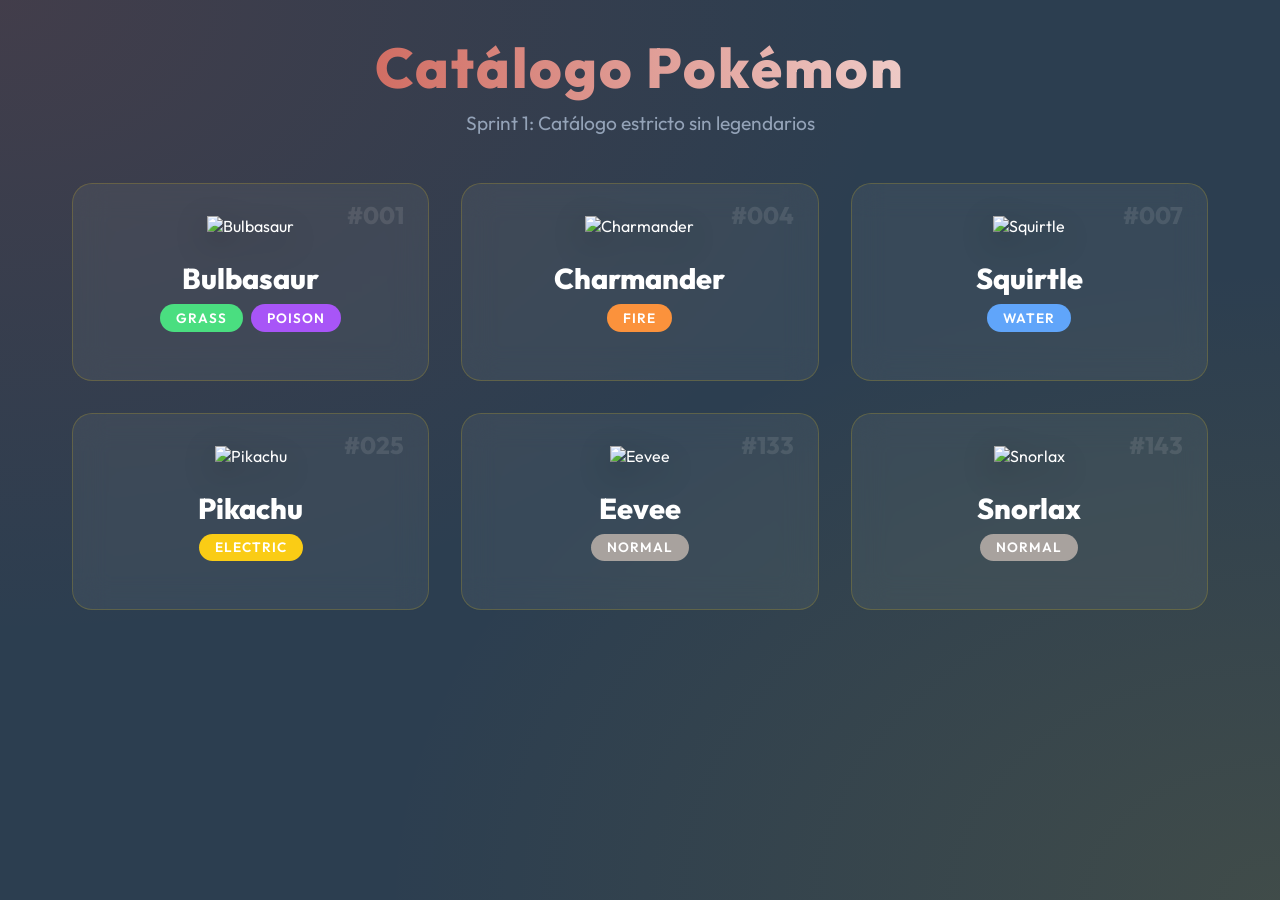
==== index.html @ 2f1c2720 "Primer commit" ====
<!DOCTYPE html>
<html lang="es">
<head>
    <meta charset="UTF-8">
    <meta name="viewport" content="width=device-width, initial-scale=1.0">
    <title>Pokémon App - Sprint 1</title>
    <meta name="description" content="Catálogo de Pokémon con filtrado de legendarios">
    <link rel="stylesheet" href="style.css">
    <link href="https://fonts.googleapis.com/css2?family=Outfit:wght@300;400;600;800&display=swap" rel="stylesheet">
</head>
<body>
    <div class="app-container">
        <header>
            <h1>Catálogo Pokémon</h1>
            <p>Sprint 1: Catálogo estricto sin legendarios</p>
        </header>
        
        <main>
            <div class="pokemon-grid" id="pokemon-container">
                <!-- Pokémon cards will be injected here by JS -->
            </div>
        </main>
    </div>

    <script src="script.js"></script>
</body>
</html>
---- style.css ----
:root {
    --primary: #C0392B;        /* Rojo extraído de la imagen */
    --primary-dark: #A93226;
    --secondary: #F1C40F;      /* Amarillo extraído de la imagen */
    --accent: #7F8C8D;         /* Gris extraído de la imagen */
    --bg-color: #2C3E50;       /* Azul oscuro extraído de la imagen */
    --card-bg: rgba(127, 140, 141, 0.15);
    --text-color: #ffffff;
    --glass-border: rgba(241, 196, 15, 0.2);
    
    /* Type Colors */
    --type-grass: #4ade80;
    --type-fire: #fb923c;
    --type-water: #60a5fa;
    --type-electric: #facc15;
    --type-psychic: #e879f9;
}

* {
    margin: 0;
    padding: 0;
    box-sizing: border-box;
    font-family: 'Outfit', sans-serif;
}

body {
    background-color: var(--bg-color);
    background-image: 
        radial-gradient(at 0% 0%, rgba(192, 57, 43, 0.15) 0px, transparent 50%),
        radial-gradient(at 100% 100%, rgba(241, 196, 15, 0.1) 0px, transparent 50%);
    color: var(--text-color);
    min-height: 100vh;
}

.app-container {
    max-width: 1200px;
    margin: 0 auto;
    padding: 2rem;
}

header {
    text-align: center;
    margin-bottom: 3rem;
    animation: fadeInDown 0.8s ease-out;
}

h1 {
    font-size: 3.5rem;
    font-weight: 800;
    background: linear-gradient(to right, var(--primary), #fff);
    -webkit-background-clip: text;
    -webkit-text-fill-color: transparent;
    margin-bottom: 0.5rem;
    letter-spacing: 2px;
}

header p {
    color: #94a3b8;
    font-size: 1.2rem;
    margin-bottom: 2rem;
}

.filter-controls {
    display: flex;
    justify-content: center;
    gap: 1rem;
}

button {
    background: rgba(255, 255, 255, 0.05);
    border: 1px solid var(--glass-border);
    color: white;
    padding: 0.8rem 1.5rem;
    border-radius: 50px;
    font-size: 1rem;
    font-weight: 600;
    cursor: pointer;
    backdrop-filter: blur(10px);
    transition: all 0.3s ease;
}

button:hover {
    background: rgba(255, 255, 255, 0.1);
    transform: translateY(-2px);
}

button.active {
    background: var(--secondary);
    border-color: var(--secondary);
    box-shadow: 0 0 20px rgba(59, 76, 202, 0.4);
}

.pokemon-grid {
    display: grid;
    grid-template-columns: repeat(auto-fill, minmax(300px, 1fr));
    gap: 2rem;
    animation: fadeInUp 0.8s ease-out;
}

.pokemon-card {
    background: var(--card-bg);
    border: 1px solid var(--glass-border);
    border-radius: 20px;
    padding: 2rem;
    text-align: center;
    backdrop-filter: blur(16px);
    transition: all 0.4s cubic-bezier(0.175, 0.885, 0.32, 1.275);
    position: relative;
    overflow: hidden;
}

.pokemon-card::before {
    content: '';
    position: absolute;
    top: 0;
    left: 0;
    width: 100%;
    height: 100%;
    background: linear-gradient(135deg, rgba(255,255,255,0.1) 0%, rgba(255,255,255,0) 100%);
    opacity: 0;
    transition: opacity 0.3s ease;
}

.pokemon-card:hover {
    transform: translateY(-10px) scale(1.02);
    box-shadow: 0 20px 40px rgba(0, 0, 0, 0.4);
    border-color: rgba(255, 255, 255, 0.2);
}

.pokemon-card:hover::before {
    opacity: 1;
}

.pokemon-image {
    width: 150px;
    height: 150px;
    margin: 0 auto 1.5rem;
    position: relative;
    z-index: 1;
    filter: drop-shadow(0 10px 15px rgba(0,0,0,0.3));
    transition: transform 0.3s ease;
}

.pokemon-card:hover .pokemon-image {
    transform: scale(1.1) rotate(5deg);
}

.pokemon-name {
    font-size: 1.8rem;
    font-weight: 800;
    margin-bottom: 0.5rem;
    text-transform: capitalize;
}

.pokemon-id {
    position: absolute;
    top: 1rem;
    right: 1.5rem;
    font-size: 1.5rem;
    font-weight: 800;
    color: rgba(255, 255, 255, 0.1);
}

.pokemon-types {
    display: flex;
    justify-content: center;
    gap: 0.5rem;
    margin-bottom: 1rem;
}

.type-badge {
    padding: 0.3rem 1rem;
    border-radius: 50px;
    font-size: 0.85rem;
    font-weight: 600;
    text-transform: uppercase;
    letter-spacing: 1px;
}

.pokemon-legendary-badge {
    display: inline-block;
    background: linear-gradient(45deg, #FFD700, #FFA500);
    color: #000;
    padding: 0.2rem 0.8rem;
    border-radius: 50px;
    font-size: 0.8rem;
    font-weight: 800;
    margin-top: 1rem;
    box-shadow: 0 0 10px rgba(255, 215, 0, 0.5);
}

/* Animations */
@keyframes fadeInUp {
    from {
        opacity: 0;
        transform: translateY(40px);
    }
    to {
        opacity: 1;
        transform: translateY(0);
    }
}

@keyframes fadeInDown {
    from {
        opacity: 0;
        transform: translateY(-40px);
    }
    to {
        opacity: 1;
        transform: translateY(0);
    }
}
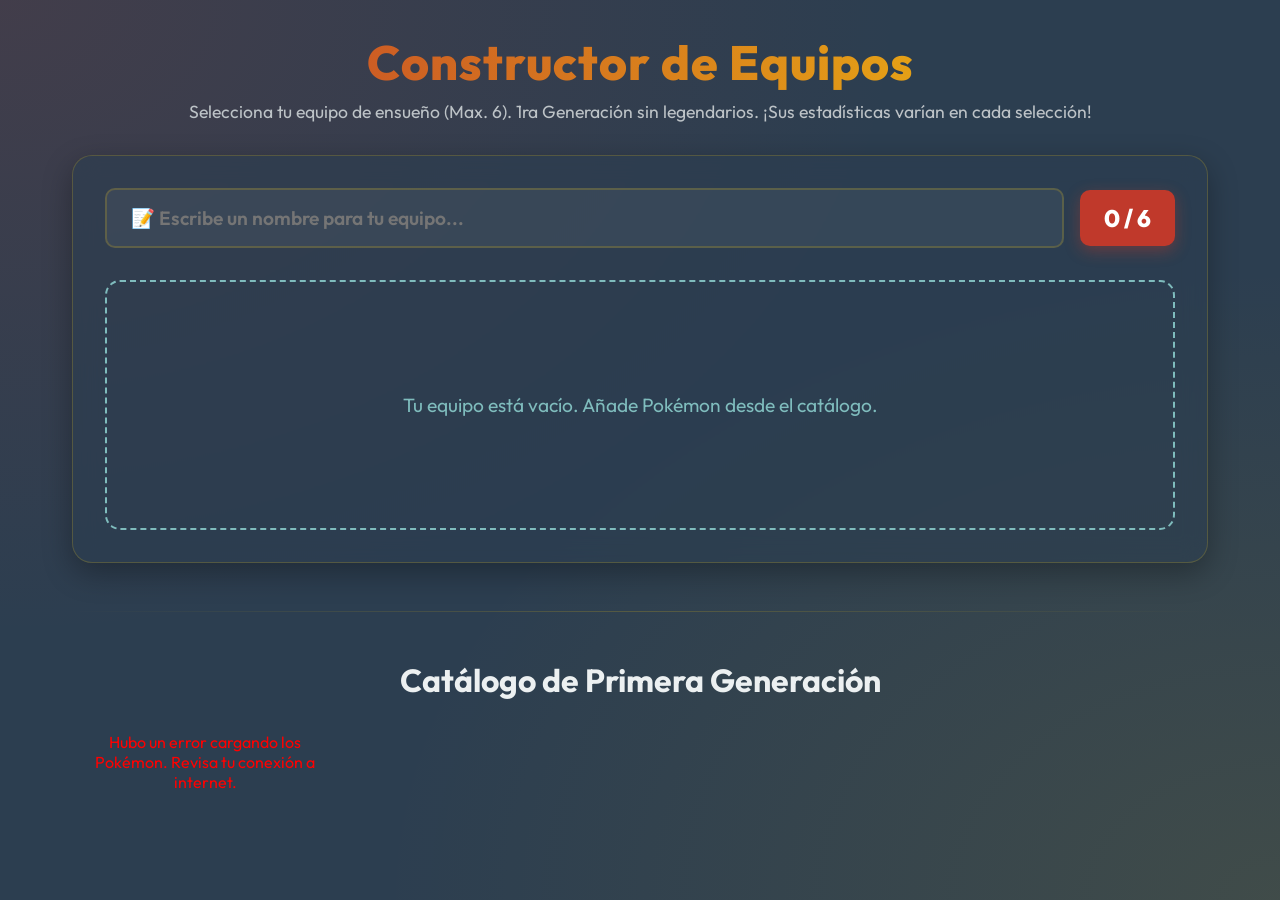
==== commit 5ba419d2: "Primer commit: Base del proyecto Antigravity con Firebase" ====
--- a/index.html
+++ b/index.html
@@ -3,23 +3,39 @@
 <head>
     <meta charset="UTF-8">
     <meta name="viewport" content="width=device-width, initial-scale=1.0">
-    <title>Pokémon App - Sprint 1</title>
-    <meta name="description" content="Catálogo de Pokémon con filtrado de legendarios">
+    <title>Pokémon App - Constructor de Equipos</title>
+    <meta name="description" content="Crea tu equipo Pokémon con estadísticas aleatorias">
     <link rel="stylesheet" href="style.css">
     <link href="https://fonts.googleapis.com/css2?family=Outfit:wght@300;400;600;800&display=swap" rel="stylesheet">
 </head>
 <body>
     <div class="app-container">
         <header>
-            <h1>Catálogo Pokémon</h1>
-            <p>Sprint 1: Catálogo estricto sin legendarios</p>
+            <h1>Constructor de Equipos</h1>
+            <p>Selecciona tu equipo de ensueño (Max. 6). 1ra Generación sin legendarios. ¡Sus estadísticas varían en cada selección!</p>
         </header>
+
+        <section class="team-section">
+            <div class="team-header">
+                <input type="text" id="team-name" placeholder="📝 Escribe un nombre para tu equipo..." class="team-input">
+                <div class="counter-box">
+                    <span id="count">0</span> / 6
+                </div>
+            </div>
+            
+            <div class="team-slots" id="team-slots">
+                <div class="empty-state">Tu equipo está vacío. Añade Pokémon desde el catálogo.</div>
+            </div>
+        </section>
         
-        <main>
-            <div class="pokemon-grid" id="pokemon-container">
-                <!-- Pokémon cards will be injected here by JS -->
+        <hr class="divider">
+
+        <section class="catalog-section">
+            <h2 class="section-title">Catálogo de Primera Generación</h2>
+            <div class="pokemon-grid" id="pokemon-catalog">
+                <!-- Se inyectarán los Pokémon vía js -->
             </div>
-        </main>
+        </section>
     </div>
 
     <script src="script.js"></script>
--- a/style.css
+++ b/style.css
@@ -1,19 +1,14 @@
 :root {
-    --primary: #C0392B;        /* Rojo extraído de la imagen */
+    --primary: #C0392B;        
     --primary-dark: #A93226;
-    --secondary: #F1C40F;      /* Amarillo extraído de la imagen */
-    --accent: #7F8C8D;         /* Gris extraído de la imagen */
-    --bg-color: #2C3E50;       /* Azul oscuro extraído de la imagen */
-    --card-bg: rgba(127, 140, 141, 0.15);
+    --secondary: #F1C40F;      
+    --accent: #7FBCBD;         
+    --bg-color: #2C3E50;       
+    --card-bg: rgba(127, 188, 189, 0.15);
     --text-color: #ffffff;
     --glass-border: rgba(241, 196, 15, 0.2);
-    
-    /* Type Colors */
-    --type-grass: #4ade80;
-    --type-fire: #fb923c;
-    --type-water: #60a5fa;
-    --type-electric: #facc15;
-    --type-psychic: #e879f9;
+    --danger: #e74c3c;
+    --success: #2ecc71;
 }
 
 * {
@@ -30,6 +25,7 @@
         radial-gradient(at 100% 100%, rgba(241, 196, 15, 0.1) 0px, transparent 50%);
     color: var(--text-color);
     min-height: 100vh;
+    background-attachment: fixed;
 }
 
 .app-container {
@@ -40,174 +36,223 @@
 
 header {
     text-align: center;
-    margin-bottom: 3rem;
-    animation: fadeInDown 0.8s ease-out;
+    margin-bottom: 2rem;
+    animation: fadeInDown 0.6s ease-out;
 }
 
 h1 {
-    font-size: 3.5rem;
+    font-size: 3rem;
     font-weight: 800;
-    background: linear-gradient(to right, var(--primary), #fff);
+    background: linear-gradient(to right, var(--primary), var(--secondary));
     -webkit-background-clip: text;
     -webkit-text-fill-color: transparent;
     margin-bottom: 0.5rem;
-    letter-spacing: 2px;
+    letter-spacing: 1px;
 }
 
 header p {
-    color: #94a3b8;
+    color: #bdc3c7;
+    font-size: 1.1rem;
+}
+
+/* Constructor de Equipo */
+.team-section {
+    background: rgba(44, 62, 80, 0.6);
+    border: 1px solid var(--glass-border);
+    border-radius: 20px;
+    padding: 2rem;
+    backdrop-filter: blur(12px);
+    margin-bottom: 3rem;
+    box-shadow: 0 10px 30px rgba(0,0,0,0.3);
+}
+
+.team-header {
+    display: flex;
+    justify-content: space-between;
+    align-items: center;
+    margin-bottom: 2rem;
+    gap: 1rem;
+}
+
+.team-input {
+    flex: 1;
+    background: rgba(255, 255, 255, 0.05);
+    border: 2px solid var(--glass-border);
+    border-radius: 10px;
+    padding: 1rem 1.5rem;
+    color: white;
     font-size: 1.2rem;
+    font-weight: 600;
+    outline: none;
+    transition: all 0.3s;
+}
+
+.team-input:focus {
+    border-color: var(--secondary);
+    box-shadow: 0 0 15px rgba(241, 196, 15, 0.3);
+}
+
+.counter-box {
+    background: var(--primary);
+    padding: 0.8rem 1.5rem;
+    border-radius: 10px;
+    font-weight: 800;
+    font-size: 1.5rem;
+    box-shadow: 0 5px 15px rgba(192, 57, 43, 0.4);
+}
+
+.team-slots {
+    display: grid;
+    grid-template-columns: repeat(auto-fill, minmax(160px, 1fr));
+    gap: 1.5rem;
+    min-height: 250px;
+}
+
+.empty-state {
+    grid-column: 1 / -1;
+    display: flex;
+    align-items: center;
+    justify-content: center;
+    color: var(--accent);
+    font-size: 1.2rem;
+    border: 2px dashed var(--accent);
+    border-radius: 15px;
+}
+
+.team-member-card {
+    background: rgba(0,0,0,0.3);
+    border: 1px solid var(--glass-border);
+    border-radius: 15px;
+    padding: 1rem;
+    text-align: center;
+    position: relative;
+    animation: fadeInUp 0.4s ease-out;
+}
+
+.team-image {
+    width: 90px;
+    height: 90px;
+    filter: drop-shadow(0 5px 10px rgba(0,0,0,0.5));
+    margin-bottom: 0.5rem;
+    transition: transform 0.2s;
+}
+.team-image:hover { transform: scale(1.1); }
+
+.team-member-card h3 {
+    font-size: 1rem;
+    text-transform: capitalize;
+    margin-bottom: 0.8rem;
+    color: var(--secondary);
+}
+
+.stats-grid {
+    display: grid;
+    grid-template-columns: 1fr 1fr;
+    gap: 0.5rem;
+    font-size: 0.8rem;
+    margin-bottom: 1rem;
+}
+
+.stat {
+    background: rgba(255,255,255,0.05);
+    padding: 0.3rem;
+    border-radius: 5px;
+    font-weight: bold;
+}
+.stat span {
+    color: var(--accent);
+    display: block;
+    font-size: 0.7rem;
+}
+
+.remove-btn {
+    width: 100%;
+    background: transparent;
+    border: 1px solid var(--danger);
+    color: var(--danger);
+    padding: 0.5rem;
+    border-radius: 8px;
+    cursor: pointer;
+    font-weight: bold;
+    transition: all 0.2s;
+}
+.remove-btn:hover {
+    background: var(--danger);
+    color: white;
+}
+
+.divider {
+    border: 0;
+    height: 1px;
+    background: linear-gradient(to right, transparent, var(--glass-border), transparent);
+    margin: 3rem 0;
+}
+
+/* Catálogo */
+.section-title {
+    text-align: center;
     margin-bottom: 2rem;
-}
-
-.filter-controls {
-    display: flex;
-    justify-content: center;
-    gap: 1rem;
-}
-
-button {
-    background: rgba(255, 255, 255, 0.05);
-    border: 1px solid var(--glass-border);
-    color: white;
-    padding: 0.8rem 1.5rem;
-    border-radius: 50px;
-    font-size: 1rem;
-    font-weight: 600;
-    cursor: pointer;
-    backdrop-filter: blur(10px);
-    transition: all 0.3s ease;
-}
-
-button:hover {
-    background: rgba(255, 255, 255, 0.1);
-    transform: translateY(-2px);
-}
-
-button.active {
-    background: var(--secondary);
-    border-color: var(--secondary);
-    box-shadow: 0 0 20px rgba(59, 76, 202, 0.4);
+    font-size: 2rem;
+    color: #ecf0f1;
 }
 
 .pokemon-grid {
     display: grid;
-    grid-template-columns: repeat(auto-fill, minmax(300px, 1fr));
-    gap: 2rem;
-    animation: fadeInUp 0.8s ease-out;
-}
-
-.pokemon-card {
+    grid-template-columns: repeat(auto-fill, minmax(220px, 1fr));
+    gap: 1.5rem;
+}
+
+.catalog-card {
     background: var(--card-bg);
     border: 1px solid var(--glass-border);
     border-radius: 20px;
-    padding: 2rem;
-    text-align: center;
-    backdrop-filter: blur(16px);
-    transition: all 0.4s cubic-bezier(0.175, 0.885, 0.32, 1.275);
-    position: relative;
-    overflow: hidden;
-}
-
-.pokemon-card::before {
-    content: '';
-    position: absolute;
-    top: 0;
-    left: 0;
-    width: 100%;
-    height: 100%;
-    background: linear-gradient(135deg, rgba(255,255,255,0.1) 0%, rgba(255,255,255,0) 100%);
-    opacity: 0;
-    transition: opacity 0.3s ease;
-}
-
-.pokemon-card:hover {
-    transform: translateY(-10px) scale(1.02);
-    box-shadow: 0 20px 40px rgba(0, 0, 0, 0.4);
-    border-color: rgba(255, 255, 255, 0.2);
-}
-
-.pokemon-card:hover::before {
-    opacity: 1;
-}
-
-.pokemon-image {
-    width: 150px;
-    height: 150px;
-    margin: 0 auto 1.5rem;
-    position: relative;
-    z-index: 1;
-    filter: drop-shadow(0 10px 15px rgba(0,0,0,0.3));
-    transition: transform 0.3s ease;
-}
-
-.pokemon-card:hover .pokemon-image {
-    transform: scale(1.1) rotate(5deg);
-}
-
-.pokemon-name {
-    font-size: 1.8rem;
-    font-weight: 800;
-    margin-bottom: 0.5rem;
+    padding: 1.5rem;
+    text-align: center;
+    backdrop-filter: blur(8px);
+    transition: all 0.3s;
+    display: flex;
+    flex-direction: column;
+}
+
+.catalog-card:hover {
+    transform: translateY(-5px);
+    border-color: var(--secondary);
+    box-shadow: 0 10px 20px rgba(0, 0, 0, 0.4);
+}
+
+.catalog-card img {
+    width: 120px;
+    height: 120px;
+    margin: 0 auto 1rem;
+    filter: drop-shadow(0 5px 8px rgba(0,0,0,0.3));
+}
+
+.catalog-card h2 {
+    font-size: 1.3rem;
     text-transform: capitalize;
-}
-
-.pokemon-id {
-    position: absolute;
-    top: 1rem;
-    right: 1.5rem;
-    font-size: 1.5rem;
-    font-weight: 800;
-    color: rgba(255, 255, 255, 0.1);
-}
-
-.pokemon-types {
-    display: flex;
-    justify-content: center;
-    gap: 0.5rem;
     margin-bottom: 1rem;
-}
-
-.type-badge {
-    padding: 0.3rem 1rem;
-    border-radius: 50px;
-    font-size: 0.85rem;
-    font-weight: 600;
-    text-transform: uppercase;
-    letter-spacing: 1px;
-}
-
-.pokemon-legendary-badge {
-    display: inline-block;
-    background: linear-gradient(45deg, #FFD700, #FFA500);
-    color: #000;
-    padding: 0.2rem 0.8rem;
-    border-radius: 50px;
-    font-size: 0.8rem;
-    font-weight: 800;
-    margin-top: 1rem;
-    box-shadow: 0 0 10px rgba(255, 215, 0, 0.5);
-}
-
-/* Animations */
+    flex: 1;
+}
+
+.add-btn {
+    background: var(--primary);
+    border: none;
+    color: white;
+    padding: 0.8rem;
+    border-radius: 10px;
+    font-weight: bold;
+    cursor: pointer;
+    transition: all 0.3s;
+}
+.add-btn:hover {
+    background: var(--primary-dark);
+}
+
 @keyframes fadeInUp {
-    from {
-        opacity: 0;
-        transform: translateY(40px);
-    }
-    to {
-        opacity: 1;
-        transform: translateY(0);
-    }
-}
-
+    from { opacity: 0; transform: translateY(20px); }
+    to { opacity: 1; transform: translateY(0); }
+}
 @keyframes fadeInDown {
-    from {
-        opacity: 0;
-        transform: translateY(-40px);
-    }
-    to {
-        opacity: 1;
-        transform: translateY(0);
-    }
-}
+    from { opacity: 0; transform: translateY(-20px); }
+    to { opacity: 1; transform: translateY(0); }
+}
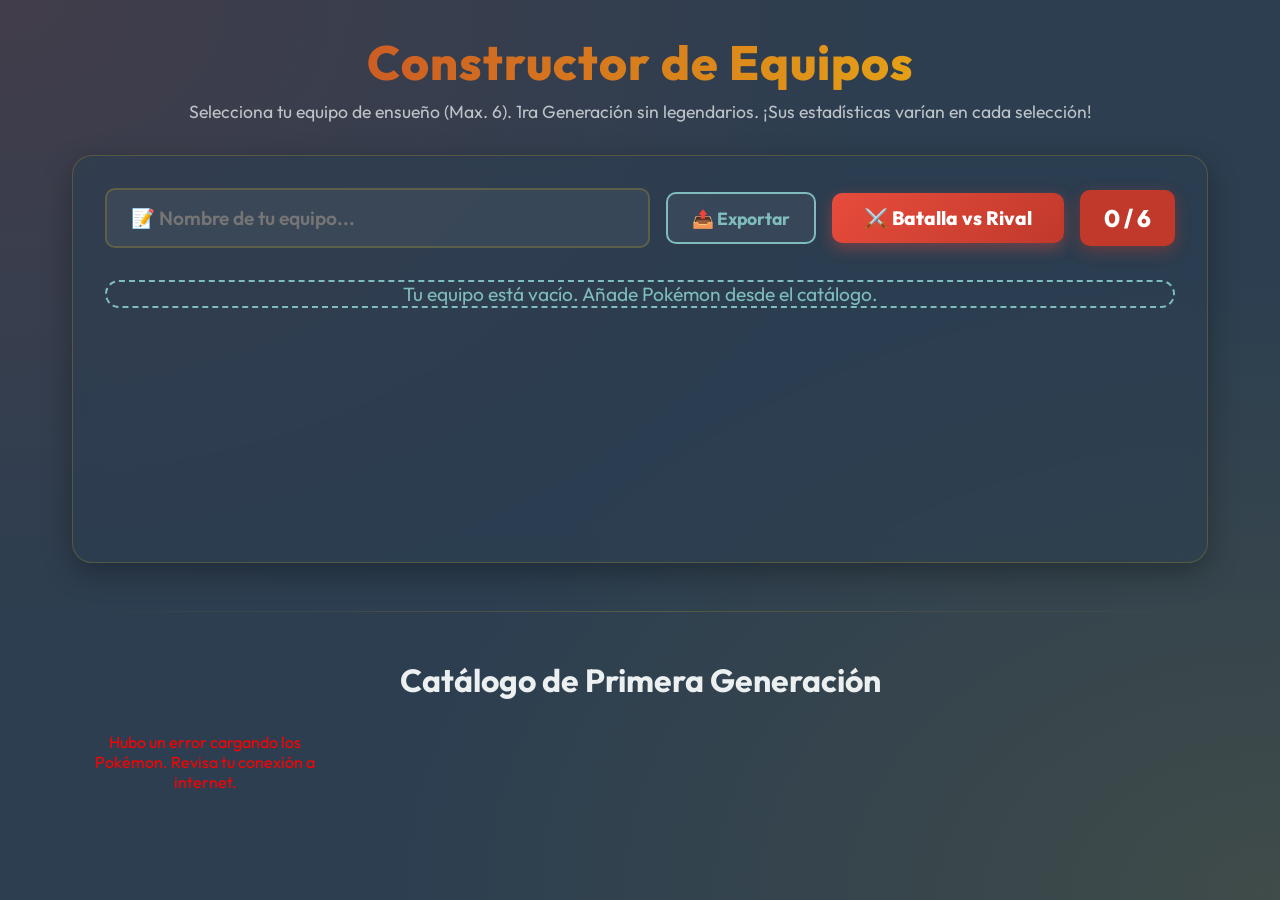
==== commit 1455542b: "prueba en conjunto" ====
--- a/index.html
+++ b/index.html
@@ -17,7 +17,11 @@
 
         <section class="team-section">
             <div class="team-header">
-                <input type="text" id="team-name" placeholder="📝 Escribe un nombre para tu equipo..." class="team-input">
+                <input type="text" id="team-name" placeholder="📝 Nombre de tu equipo..." class="team-input">
+                <div class="action-buttons">
+                    <button id="export-btn" class="action-btn" title="Copia tu equipo para compartirlo">📤 Exportar</button>
+                    <button id="battle-btn" class="battle-btn" title="Pega el código de un rival">⚔️ Batalla vs Rival</button>
+                </div>
                 <div class="counter-box">
                     <span id="count">0</span> / 6
                 </div>
@@ -38,6 +42,34 @@
         </section>
     </div>
 
+    <!-- Modal de Batalla -->
+    <div id="battle-modal" class="modal-overlay">
+        <div class="modal-content">
+            <button id="close-modal" class="close-btn">&times;</button>
+            <h2 class="battle-title">¡Batalla Pokémon!</h2>
+            
+            <div class="battle-arena">
+                <div class="arena-side player-side">
+                    <h3 id="player-team-name-display">Tu Equipo</h3>
+                    <div id="player-arena-slots" class="arena-slots"></div>
+                    <div class="power-score" id="player-score">Poder: 0</div>
+                </div>
+                
+                <div class="vs-badge">VS</div>
+                
+                <div class="arena-side enemy-side">
+                    <h3>Equipo Rival <span id="enemy-name"></span></h3>
+                    <div id="enemy-arena-slots" class="arena-slots"></div>
+                    <div class="power-score" id="enemy-score">Poder: 0</div>
+                </div>
+            </div>
+            
+            <div id="battle-result" class="battle-result">
+                <!-- Resultado de la batalla -->
+            </div>
+        </div>
+    </div>
+
     <script src="script.js"></script>
 </body>
 </html>
--- a/style.css
+++ b/style.css
@@ -256,3 +256,206 @@
     from { opacity: 0; transform: translateY(-20px); }
     to { opacity: 1; transform: translateY(0); }
 }
+
+/* --- Estilos de Batalla y Acciones --- */
+.action-buttons {
+    display: flex;
+    gap: 1rem;
+    align-items: center;
+}
+
+.action-btn {
+    background: rgba(255, 255, 255, 0.05);
+    border: 2px solid var(--accent);
+    color: var(--accent);
+    padding: 0.8rem 1.5rem;
+    border-radius: 10px;
+    font-size: 1.1rem;
+    font-weight: 700;
+    cursor: pointer;
+    transition: all 0.2s;
+}
+
+.action-btn:hover {
+    background: var(--accent);
+    color: var(--bg-color);
+    transform: translateY(-2px);
+    box-shadow: 0 5px 15px rgba(127, 188, 189, 0.4);
+}
+.battle-btn {
+    background: linear-gradient(135deg, #e74c3c, #c0392b);
+    border: none;
+    color: white;
+    padding: 0.8rem 2rem;
+    border-radius: 10px;
+    font-size: 1.2rem;
+    font-weight: 800;
+    cursor: pointer;
+    transition: transform 0.2s, box-shadow 0.2s;
+    box-shadow: 0 5px 15px rgba(231, 76, 60, 0.4);
+}
+
+.battle-btn:hover {
+    transform: translateY(-3px) scale(1.05);
+    box-shadow: 0 8px 25px rgba(231, 76, 60, 0.6);
+}
+
+/* Modal */
+.modal-overlay {
+    display: none;
+    position: fixed;
+    top: 0; left: 0; width: 100%; height: 100%;
+    background: rgba(0, 0, 0, 0.8);
+    backdrop-filter: blur(8px);
+    z-index: 1000;
+    justify-content: center;
+    align-items: center;
+}
+
+.modal-content {
+    background: var(--bg-color);
+    width: 90%;
+    max-width: 1000px;
+    border-radius: 20px;
+    padding: 2rem;
+    position: relative;
+    border: 2px solid var(--primary);
+    box-shadow: 0 0 50px rgba(192, 57, 43, 0.3);
+    animation: fadeInUp 0.4s ease-out;
+}
+
+.close-btn {
+    position: absolute;
+    top: 15px; right: 20px;
+    background: transparent;
+    border: none;
+    color: white;
+    font-size: 2rem;
+    cursor: pointer;
+    transition: color 0.2s;
+}
+
+.close-btn:hover { color: var(--danger); }
+
+.battle-title {
+    text-align: center;
+    font-size: 2.5rem;
+    color: var(--secondary);
+    margin-bottom: 2rem;
+    text-transform: uppercase;
+    letter-spacing: 2px;
+}
+
+.battle-arena {
+    display: flex;
+    align-items: center;
+    justify-content: space-between;
+    gap: 2rem;
+    position: relative;
+}
+
+.arena-side {
+    flex: 1;
+    background: rgba(0,0,0,0.3);
+    border-radius: 15px;
+    padding: 1.5rem;
+    border: 1px solid var(--glass-border);
+}
+
+.arena-side h3 {
+    text-align: center;
+    margin-bottom: 1.5rem;
+    font-size: 1.5rem;
+    color: var(--accent);
+}
+
+.arena-slots {
+    display: grid;
+    grid-template-columns: repeat(3, 1fr);
+    gap: 1rem;
+    margin-bottom: 1.5rem;
+}
+
+.arena-pokemon {
+    text-align: center;
+    background: rgba(255,255,255,0.05);
+    padding: 0.5rem;
+    border-radius: 10px;
+    animation: fadeInDown 0.5s both;
+}
+
+.arena-pokemon img {
+    width: 60px;
+    height: 60px;
+    filter: drop-shadow(0 3px 6px rgba(0,0,0,0.5));
+}
+
+.power-score {
+    text-align: center;
+    font-size: 1.5rem;
+    font-weight: bold;
+    padding: 1rem;
+    background: rgba(0,0,0,0.5);
+    border-radius: 10px;
+    color: var(--secondary);
+}
+
+.vs-badge {
+    background: linear-gradient(135deg, var(--primary), var(--secondary));
+    width: 80px; height: 80px;
+    border-radius: 50%;
+    display: flex;
+    justify-content: center;
+    align-items: center;
+    font-size: 2rem;
+    font-weight: 900;
+    box-shadow: 0 0 30px rgba(241, 196, 15, 0.5);
+    z-index: 10;
+    animation: pulseVS 2s infinite;
+}
+
+.battle-result {
+    text-align: center;
+    margin-top: 2rem;
+    font-size: 2rem;
+    font-weight: bold;
+    padding: 1rem;
+    border-radius: 15px;
+    opacity: 0;
+    transform: translateY(20px);
+    transition: all 0.5s ease-out;
+}
+
+.result-victory {
+    background: rgba(46, 204, 113, 0.2);
+    color: var(--success);
+    border: 2px solid var(--success);
+}
+
+.result-defeat {
+    background: rgba(231, 76, 60, 0.2);
+    color: var(--danger);
+    border: 2px solid var(--danger);
+}
+
+.result-draw {
+    background: rgba(241, 196, 15, 0.2);
+    color: var(--secondary);
+    border: 2px solid var(--secondary);
+}
+
+.result-show {
+    opacity: 1;
+    transform: translateY(0);
+}
+
+@keyframes pulseVS {
+    0% { transform: scale(1); box-shadow: 0 0 20px rgba(241, 196, 15, 0.4); }
+    50% { transform: scale(1.1); box-shadow: 0 0 40px rgba(241, 196, 15, 0.8); }
+    100% { transform: scale(1); box-shadow: 0 0 20px rgba(241, 196, 15, 0.4); }
+}
+
+@media (max-width: 768px) {
+    .battle-arena { flex-direction: column; }
+    .vs-badge { margin: 1rem auto; }
+}
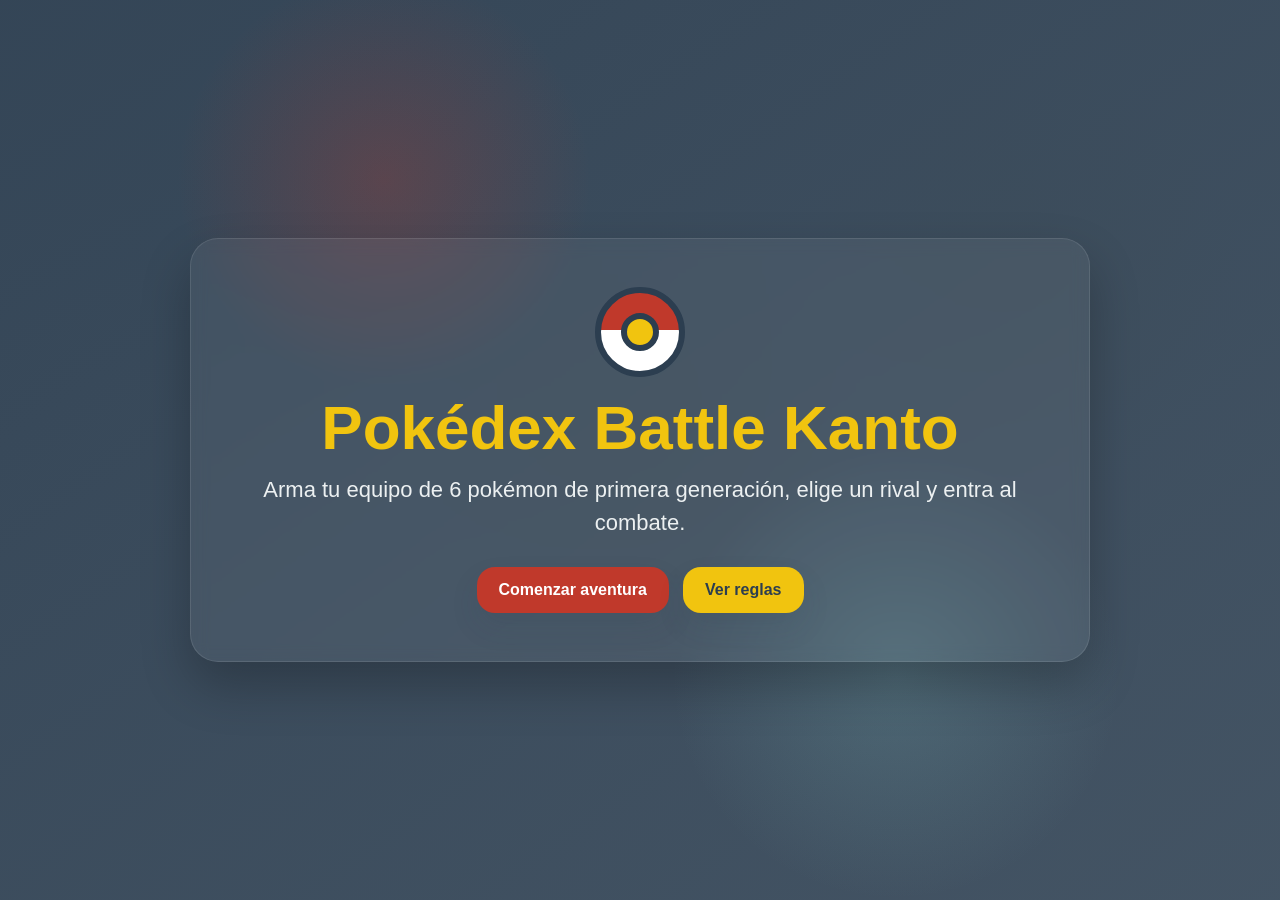
==== commit caa0e267: "Rename Untitled-1.html to index.html" ====
--- a/index.html
+++ b/index.html
@@ -1,75 +1,1946 @@
 <!DOCTYPE html>
 <html lang="es">
 <head>
-    <meta charset="UTF-8">
-    <meta name="viewport" content="width=device-width, initial-scale=1.0">
-    <title>Pokémon App - Constructor de Equipos</title>
-    <meta name="description" content="Crea tu equipo Pokémon con estadísticas aleatorias">
-    <link rel="stylesheet" href="style.css">
-    <link href="https://fonts.googleapis.com/css2?family=Outfit:wght@300;400;600;800&display=swap" rel="stylesheet">
+  <meta charset="UTF-8" />
+  <meta name="viewport" content="width=device-width, initial-scale=1.0" />
+  <title>Pokédex Battle Kanto</title>
+  <style>
+    :root{
+      --rojo:#C0392B;
+      --verde:#7FBCBD;
+      --amarillo:#F1C40F;
+      --azul:#2C3E50;
+      --blanco:#ffffff;
+      --gris-fondo:#eef2f3;
+      --gris-card:#f7f7f7;
+      --gris-linea:#d9d9d9;
+      --texto-suave:#5d6873;
+      --sombra:0 14px 28px rgba(44,62,80,0.12);
+      --radio:22px;
+    }
+
+    *{
+      margin:0;
+      padding:0;
+      box-sizing:border-box;
+      font-family:Arial, Helvetica, sans-serif;
+    }
+
+    html{
+      scroll-behavior:smooth;
+    }
+
+    body{
+      background:
+        radial-gradient(circle at 20% 20%, rgba(127,188,189,0.12), transparent 20%),
+        radial-gradient(circle at 80% 30%, rgba(241,196,15,0.12), transparent 18%),
+        linear-gradient(135deg, #f7f8f8, #edf2f4);
+      color:var(--azul);
+    }
+
+    .oculto{
+      display:none !important;
+    }
+
+    /* INICIO */
+    .pantalla-inicio{
+      min-height:100vh;
+      position:relative;
+      display:flex;
+      align-items:center;
+      justify-content:center;
+      overflow:hidden;
+      background:
+        linear-gradient(145deg, rgba(44,62,80,0.96), rgba(44,62,80,0.88)),
+        radial-gradient(circle at center, rgba(241,196,15,0.15), transparent 30%);
+    }
+
+    .overlay{
+      position:absolute;
+      inset:0;
+      background:
+        radial-gradient(circle at 30% 20%, rgba(192,57,43,0.25), transparent 18%),
+        radial-gradient(circle at 70% 75%, rgba(127,188,189,0.22), transparent 20%);
+    }
+
+    .inicio-contenido{
+      position:relative;
+      z-index:2;
+      width:min(900px, 92%);
+      background:rgba(255,255,255,0.06);
+      border:1px solid rgba(255,255,255,0.1);
+      backdrop-filter:blur(8px);
+      border-radius:28px;
+      padding:48px 30px;
+      text-align:center;
+      color:var(--blanco);
+      box-shadow:0 24px 50px rgba(0,0,0,0.24);
+      animation:subir 0.7s ease;
+    }
+
+    .logo-pokebola{
+      width:90px;
+      height:90px;
+      margin:0 auto 20px;
+      border-radius:50%;
+      background:
+        linear-gradient(to bottom, var(--rojo) 0 48%, #fff 48% 52%, #fff 52% 100%);
+      border:6px solid var(--azul);
+      position:relative;
+    }
+
+    .logo-pokebola::before{
+      content:"";
+      position:absolute;
+      width:26px;
+      height:26px;
+      border-radius:50%;
+      background:var(--amarillo);
+      border:6px solid var(--azul);
+      top:50%;
+      left:50%;
+      transform:translate(-50%, -50%);
+    }
+
+    .inicio-contenido h1{
+      font-size:62px;
+      margin-bottom:14px;
+      color:var(--amarillo);
+      line-height:1;
+    }
+
+    .inicio-contenido p{
+      font-size:22px;
+      color:#ecf0f1;
+      max-width:760px;
+      margin:0 auto 28px;
+      line-height:1.5;
+    }
+
+    .inicio-botones{
+      display:flex;
+      gap:14px;
+      justify-content:center;
+      flex-wrap:wrap;
+    }
+
+    .reglas-box{
+      margin-top:24px;
+      background:rgba(255,255,255,0.08);
+      border-radius:20px;
+      padding:20px;
+      text-align:left;
+    }
+
+    .reglas-box h3{
+      margin-bottom:10px;
+      color:var(--amarillo);
+    }
+
+    .reglas-box ul{
+      padding-left:20px;
+      line-height:1.8;
+    }
+
+    /* APP */
+    .app{
+      min-height:100vh;
+    }
+
+    .navbar{
+      position:sticky;
+      top:0;
+      z-index:30;
+      background:rgba(44,62,80,0.94);
+      backdrop-filter:blur(8px);
+      display:flex;
+      justify-content:space-between;
+      align-items:center;
+      padding:16px 28px;
+      box-shadow:0 10px 24px rgba(0,0,0,0.12);
+    }
+
+    .brand{
+      display:flex;
+      align-items:center;
+      gap:14px;
+    }
+
+    .brand h2{
+      color:#fff;
+      font-size:28px;
+    }
+
+    .brand-ball{
+      width:34px;
+      height:34px;
+      border-radius:50%;
+      background:
+        linear-gradient(to bottom, var(--rojo) 0 48%, #fff 48% 52%, #fff 52% 100%);
+      border:3px solid var(--azul);
+      position:relative;
+    }
+
+    .brand-ball::before{
+      content:"";
+      position:absolute;
+      width:9px;
+      height:9px;
+      border-radius:50%;
+      background:var(--amarillo);
+      border:2px solid var(--azul);
+      top:50%;
+      left:50%;
+      transform:translate(-50%, -50%);
+    }
+
+    .nav-links{
+      display:flex;
+      gap:12px;
+      flex-wrap:wrap;
+    }
+
+    .nav-links a{
+      text-decoration:none;
+      color:#fff;
+      font-weight:bold;
+      padding:10px 14px;
+      border-radius:999px;
+      transition:0.25s;
+    }
+
+    .nav-links a:hover{
+      background:rgba(255,255,255,0.12);
+    }
+
+    .hero{
+      width:min(1400px, 94%);
+      margin:32px auto 20px;
+      display:grid;
+      grid-template-columns:2fr 1fr;
+      gap:22px;
+      align-items:stretch;
+    }
+
+    .hero-texto,
+    .hero-stats{
+      background:rgba(255,255,255,0.75);
+      backdrop-filter:blur(6px);
+      border-radius:28px;
+      box-shadow:var(--sombra);
+      padding:28px;
+    }
+
+    .tag-top,
+    .panel-tag{
+      display:inline-block;
+      background:rgba(241,196,15,0.18);
+      color:var(--azul);
+      border:1px solid rgba(241,196,15,0.5);
+      padding:7px 12px;
+      border-radius:999px;
+      font-size:13px;
+      font-weight:bold;
+      margin-bottom:12px;
+    }
+
+    .hero-texto h1{
+      font-size:64px;
+      line-height:1;
+      margin-bottom:14px;
+      color:var(--azul);
+    }
+
+    .hero-texto p{
+      font-size:22px;
+      color:var(--texto-suave);
+      line-height:1.5;
+    }
+
+    .hero-stats{
+      display:grid;
+      gap:16px;
+    }
+
+    .hero-card{
+      background:linear-gradient(135deg, rgba(127,188,189,0.22), rgba(241,196,15,0.22));
+      border-radius:20px;
+      padding:22px;
+      display:flex;
+      flex-direction:column;
+      justify-content:center;
+    }
+
+    .hero-card span{
+      color:var(--texto-suave);
+      font-size:14px;
+      margin-bottom:8px;
+    }
+
+    .hero-card strong{
+      font-size:34px;
+      color:var(--azul);
+    }
+
+    .contenedor{
+      width:min(1450px, 94%);
+      margin:0 auto 60px;
+    }
+
+    .panel{
+      background:rgba(255,255,255,0.86);
+      border-radius:var(--radio);
+      box-shadow:var(--sombra);
+      padding:28px;
+      margin-bottom:24px;
+    }
+
+    .panel-equipo{
+      border-top:7px solid var(--amarillo);
+    }
+
+    .panel-rivales{
+      border-top:7px solid var(--verde);
+    }
+
+    .panel-batalla{
+      border-top:7px solid var(--rojo);
+    }
+
+    .panel-catalogo{
+      border-top:7px solid var(--azul);
+    }
+
+    .panel-header{
+      display:flex;
+      justify-content:space-between;
+      align-items:flex-start;
+      gap:16px;
+      flex-wrap:wrap;
+      margin-bottom:18px;
+    }
+
+    .panel-header h3{
+      font-size:28px;
+      margin-top:4px;
+    }
+
+    .contador{
+      font-size:16px;
+      font-weight:bold;
+      color:var(--texto-suave);
+    }
+
+    .controles{
+      display:flex;
+      gap:14px;
+      justify-content:center;
+      flex-wrap:wrap;
+    }
+
+    .buscador,
+    .filtro{
+      border:none;
+      outline:none;
+      background:#fff;
+      height:58px;
+      border-radius:18px;
+      box-shadow:var(--sombra);
+      font-size:18px;
+    }
+
+    .buscador{
+      width:380px;
+      padding:0 18px;
+    }
+
+    .filtro{
+      width:280px;
+      padding:0 14px;
+    }
+
+    .equipo-slots{
+      display:grid;
+      grid-template-columns:repeat(6, 1fr);
+      gap:14px;
+    }
+
+    .slot-mini{
+      min-height:126px;
+      border-radius:18px;
+      border:2px dashed var(--gris-linea);
+      background:var(--gris-card);
+      display:flex;
+      flex-direction:column;
+      align-items:center;
+      justify-content:center;
+      padding:12px;
+      text-align:center;
+      transition:0.25s;
+    }
+
+    .slot-mini:hover{
+      transform:translateY(-4px);
+    }
+
+    .slot-mini img{
+      width:68px;
+      height:68px;
+      object-fit:contain;
+    }
+
+    .slot-mini span{
+      margin-top:8px;
+      font-weight:bold;
+      font-size:13px;
+    }
+
+    .acciones-equipo,
+    .acciones-principales{
+      display:flex;
+      gap:12px;
+      justify-content:flex-end;
+      flex-wrap:wrap;
+      margin-top:18px;
+    }
+
+    .btn{
+      border:none;
+      border-radius:18px;
+      padding:14px 22px;
+      font-size:16px;
+      font-weight:bold;
+      cursor:pointer;
+      transition:0.25s;
+      box-shadow:var(--sombra);
+    }
+
+    .btn:hover{
+      transform:translateY(-2px);
+    }
+
+    .btn-principal{
+      background:var(--rojo);
+      color:#fff;
+    }
+
+    .btn-secundario{
+      background:var(--amarillo);
+      color:var(--azul);
+    }
+
+    .btn-terciario{
+      background:var(--verde);
+      color:#fff;
+    }
+
+    .btn-oscuro{
+      background:var(--azul);
+      color:#fff;
+    }
+
+    .boton-random{
+      background:var(--verde);
+      color:#fff;
+    }
+
+    .grid-rivales{
+      display:grid;
+      grid-template-columns:repeat(auto-fit, minmax(260px, 1fr));
+      gap:18px;
+    }
+
+    .card-rival{
+      background:linear-gradient(180deg, #fff, #f8f8f8);
+      border:2px solid #e9e9e9;
+      border-radius:22px;
+      padding:18px;
+      transition:0.25s;
+    }
+
+    .card-rival:hover{
+      transform:translateY(-6px);
+    }
+
+    .card-rival.activo{
+      border-color:var(--rojo);
+      box-shadow:0 0 0 4px rgba(192,57,43,0.15);
+    }
+
+    .card-rival h4{
+      color:var(--rojo);
+      font-size:20px;
+      margin-bottom:14px;
+    }
+
+    .rival-mini-grid{
+      display:grid;
+      grid-template-columns:repeat(3, 1fr);
+      gap:10px;
+      margin-bottom:14px;
+    }
+
+    .rival-mini{
+      background:#efefef;
+      border-radius:14px;
+      padding:8px;
+      text-align:center;
+    }
+
+    .rival-mini img{
+      width:50px;
+      height:50px;
+      object-fit:contain;
+    }
+
+    .rival-mini span{
+      display:block;
+      font-size:11px;
+      font-weight:bold;
+      margin-top:4px;
+    }
+
+    .presentacion-vs{
+      display:grid;
+      grid-template-columns:1fr 180px 1fr;
+      gap:16px;
+      align-items:center;
+      margin-top:10px;
+      margin-bottom:24px;
+      animation:subir 0.5s ease;
+    }
+
+    .vs-panel{
+      border-radius:24px;
+      padding:24px;
+      color:#fff;
+      text-align:center;
+      box-shadow:var(--sombra);
+    }
+
+    .vs-panel.rojo{
+      background:linear-gradient(135deg, var(--rojo), #d35445);
+    }
+
+    .vs-panel.azul{
+      background:linear-gradient(135deg, var(--verde), #6aa8aa);
+    }
+
+    .vs-panel span{
+      opacity:0.86;
+      font-size:13px;
+    }
+
+    .vs-panel h4{
+      font-size:30px;
+      margin-top:8px;
+    }
+
+    .vs-circulo{
+      width:130px;
+      height:130px;
+      margin:0 auto;
+      border-radius:50%;
+      background:linear-gradient(135deg, var(--amarillo), #f7d84b);
+      display:flex;
+      align-items:center;
+      justify-content:center;
+      color:var(--azul);
+      font-size:42px;
+      font-weight:900;
+      box-shadow:0 0 0 10px rgba(241,196,15,0.15);
+      animation:pulso 1.2s infinite alternate;
+    }
+
+    .cinematica{
+      background:
+        radial-gradient(circle at center, rgba(127,188,189,0.12), transparent 30%),
+        linear-gradient(145deg, #243442, #19232d);
+      color:#fff;
+      border-radius:28px;
+      padding:26px;
+      animation:aparecer 0.4s ease;
+    }
+
+    .cinematica-header{
+      text-align:center;
+      margin-bottom:20px;
+    }
+
+    .cinematica-header h2{
+      font-size:34px;
+      color:var(--amarillo);
+      margin-bottom:8px;
+    }
+
+    .cinematica-header p{
+      color:#dfe6e9;
+    }
+
+    .marcador-duelos{
+      display:grid;
+      grid-template-columns:1fr 1fr 1fr;
+      gap:14px;
+      margin-bottom:20px;
+    }
+
+    .marcador-box{
+      border-radius:18px;
+      padding:18px;
+      text-align:center;
+    }
+
+    .marcador-box span{
+      display:block;
+      margin-bottom:8px;
+      font-size:14px;
+      opacity:0.9;
+    }
+
+    .marcador-box strong{
+      font-size:34px;
+    }
+
+    .marcador-box.rojo{
+      background:rgba(192,57,43,0.18);
+      border:1px solid rgba(192,57,43,0.32);
+    }
+
+    .marcador-box.amarillo{
+      background:rgba(241,196,15,0.16);
+      border:1px solid rgba(241,196,15,0.32);
+      color:var(--amarillo);
+    }
+
+    .marcador-box.azul{
+      background:rgba(127,188,189,0.18);
+      border:1px solid rgba(127,188,189,0.32);
+    }
+
+    .versus-box{
+      display:grid;
+      grid-template-columns:1fr 170px 1fr;
+      gap:18px;
+      align-items:center;
+      margin-bottom:22px;
+    }
+
+    .luchador{
+      background:rgba(255,255,255,0.07);
+      border-radius:24px;
+      padding:18px;
+      min-height:360px;
+      text-align:center;
+    }
+
+    .luchador.rojo{
+      border:2px solid rgba(192,57,43,0.42);
+    }
+
+    .luchador.azul{
+      border:2px solid rgba(127,188,189,0.45);
+    }
+
+    .luchador h3{
+      margin-bottom:10px;
+      font-size:24px;
+    }
+
+    .sprite-box{
+      background:rgba(255,255,255,0.08);
+      border-radius:22px;
+      min-height:220px;
+      display:flex;
+      align-items:center;
+      justify-content:center;
+    }
+
+    .luchador img{
+      width:190px;
+      height:190px;
+      object-fit:contain;
+      animation:flotar 2.2s ease-in-out infinite;
+    }
+
+    .vs-centro-batalla{
+      text-align:center;
+    }
+
+    .vs-texto{
+      font-size:60px;
+      font-weight:900;
+      color:var(--amarillo);
+      text-shadow:0 0 18px rgba(241,196,15,0.4);
+    }
+
+    .turno-box{
+      margin-top:12px;
+      background:rgba(255,255,255,0.08);
+      border-radius:999px;
+      display:inline-block;
+      padding:10px 16px;
+      font-weight:bold;
+    }
+
+    .hud{
+      margin-top:14px;
+    }
+
+    .vida-box{
+      text-align:left;
+    }
+
+    .vida-box span{
+      display:block;
+      margin-bottom:6px;
+      font-weight:bold;
+    }
+
+    .vida-barra{
+      width:100%;
+      height:18px;
+      background:rgba(255,255,255,0.12);
+      border-radius:999px;
+      overflow:hidden;
+    }
+
+    .vida{
+      height:100%;
+      width:100%;
+      transition:width 0.45s ease;
+    }
+
+    .vida-roja{
+      background:linear-gradient(90deg, var(--rojo), #ff8d7f);
+    }
+
+    .vida-azul{
+      background:linear-gradient(90deg, var(--verde), #a8eaec);
+    }
+
+    #vidaTextoA,
+    #vidaTextoB{
+      margin-top:8px;
+      font-weight:bold;
+    }
+
+    .log-wrap{
+      background:rgba(255,255,255,0.06);
+      border-radius:20px;
+      padding:18px;
+    }
+
+    .log-wrap h4{
+      margin-bottom:12px;
+      color:var(--amarillo);
+    }
+
+    .log-batalla{
+      min-height:160px;
+      max-height:280px;
+      overflow-y:auto;
+      line-height:1.7;
+      padding-right:6px;
+    }
+
+    .log-batalla p{
+      margin-bottom:8px;
+    }
+
+    .resultado-final{
+      margin-top:22px;
+      background:linear-gradient(135deg, rgba(127,188,189,0.18), rgba(241,196,15,0.18));
+      border-radius:24px;
+      padding:24px;
+      text-align:center;
+    }
+
+    .resultado-final h3{
+      font-size:30px;
+      margin-bottom:10px;
+    }
+
+    .resultado-final p{
+      font-size:18px;
+      margin-bottom:16px;
+    }
+
+    .catalogo{
+      display:grid;
+      grid-template-columns:repeat(auto-fit, minmax(290px, 1fr));
+      gap:22px;
+    }
+
+    .card{
+      background:linear-gradient(180deg, #fff, #fafafa);
+      border-radius:24px;
+      padding:18px;
+      box-shadow:var(--sombra);
+      border-top:7px solid var(--verde);
+      transition:0.25s;
+    }
+
+    .card:hover{
+      transform:translateY(-8px);
+    }
+
+    .numero{
+      font-size:14px;
+      color:#7d8690;
+      font-weight:bold;
+      margin-bottom:10px;
+    }
+
+    .numero span{
+      color:var(--rojo);
+    }
+
+    .imagen-box{
+      width:100%;
+      height:210px;
+      border-radius:20px;
+      background:linear-gradient(180deg, #f3f3f3, #ececec);
+      display:flex;
+      justify-content:center;
+      align-items:center;
+      margin-bottom:14px;
+    }
+
+    .imagen-box img{
+      width:170px;
+      height:170px;
+      object-fit:contain;
+      transition:0.25s;
+    }
+
+    .card:hover .imagen-box img{
+      transform:scale(1.06);
+    }
+
+    .nombre{
+      font-size:26px;
+      font-weight:900;
+      margin-bottom:10px;
+    }
+
+    .tipos{
+      display:flex;
+      gap:8px;
+      flex-wrap:wrap;
+      margin-bottom:12px;
+    }
+
+    .tipo{
+      padding:7px 12px;
+      border-radius:999px;
+      color:#fff;
+      font-size:13px;
+      font-weight:bold;
+    }
+
+    .planta{ background:var(--verde); }
+    .veneno{ background:#8e44ad; }
+    .fuego{ background:var(--rojo); }
+    .agua{ background:#3498db; }
+    .electrico{ background:var(--amarillo); color:var(--azul); }
+    .normal{ background:#95a5a6; }
+    .hada{ background:#f5b7b1; color:var(--azul); }
+    .volador{ background:#7d8fe8; }
+    .bicho{ background:#7ca33c; }
+    .tierra{ background:#b98f45; }
+    .lucha{ background:#b44d3e; }
+    .psiquico{ background:#ff70a6; }
+    .roca{ background:#9c8b5a; }
+    .hielo{ background:#83d5e8; color:var(--azul); }
+    .fantasma{ background:#5d5ea6; }
+
+    .caracteristicas{
+      line-height:1.6;
+      color:var(--texto-suave);
+      font-size:15px;
+      margin-bottom:14px;
+    }
+
+    .stats{
+      background:#f8f9fa;
+      border-radius:16px;
+      padding:12px;
+      margin-bottom:14px;
+    }
+
+    .stat{
+      margin-bottom:10px;
+    }
+
+    .stat:last-child{
+      margin-bottom:0;
+    }
+
+    .stat-top{
+      display:flex;
+      justify-content:space-between;
+      font-size:14px;
+      font-weight:bold;
+      margin-bottom:4px;
+    }
+
+    .barra{
+      width:100%;
+      height:10px;
+      background:#ddd;
+      border-radius:999px;
+      overflow:hidden;
+    }
+
+    .relleno{
+      height:100%;
+      background:var(--verde);
+      border-radius:999px;
+    }
+
+    .btn-seleccionar{
+      width:100%;
+      border:none;
+      border-radius:16px;
+      padding:14px;
+      font-size:15px;
+      font-weight:bold;
+      cursor:pointer;
+      background:var(--azul);
+      color:#fff;
+      transition:0.25s;
+    }
+
+    .btn-seleccionar:hover{
+      filter:brightness(1.08);
+    }
+
+    .btn-seleccionar.activo{
+      background:var(--rojo);
+    }
+
+    .mensaje{
+      grid-column:1 / -1;
+      text-align:center;
+      padding:36px 0;
+      color:var(--texto-suave);
+      font-size:20px;
+    }
+
+    .golpe{
+      animation:golpe 0.35s ease;
+    }
+
+    .brillo{
+      animation:brillo 0.45s ease;
+    }
+
+    @keyframes subir{
+      from{ opacity:0; transform:translateY(18px); }
+      to{ opacity:1; transform:translateY(0); }
+    }
+
+    @keyframes aparecer{
+      from{ opacity:0; transform:translateY(10px); }
+      to{ opacity:1; transform:translateY(0); }
+    }
+
+    @keyframes pulso{
+      from{ transform:scale(1); }
+      to{ transform:scale(1.08); }
+    }
+
+    @keyframes flotar{
+      0%{ transform:translateY(0); }
+      50%{ transform:translateY(-8px); }
+      100%{ transform:translateY(0); }
+    }
+
+    @keyframes golpe{
+      0%{ transform:translateX(0); }
+      25%{ transform:translateX(-10px); }
+      50%{ transform:translateX(10px); }
+      100%{ transform:translateX(0); }
+    }
+
+    @keyframes brillo{
+      0%{ filter:brightness(1); }
+      50%{ filter:brightness(1.7); }
+      100%{ filter:brightness(1); }
+    }
+
+    @media (max-width:1200px){
+      .equipo-slots{
+        grid-template-columns:repeat(3, 1fr);
+      }
+    }
+
+    @media (max-width:980px){
+      .hero{
+        grid-template-columns:1fr;
+      }
+
+      .versus-box,
+      .presentacion-vs{
+        grid-template-columns:1fr;
+      }
+
+      .vs-centro,
+      .vs-centro-batalla{
+        order:-1;
+      }
+    }
+
+    @media (max-width:780px){
+      .inicio-contenido h1,
+      .hero-texto h1{
+        font-size:40px;
+      }
+
+      .inicio-contenido p,
+      .hero-texto p{
+        font-size:18px;
+      }
+
+      .buscador,
+      .filtro,
+      .boton-random{
+        width:100%;
+      }
+
+      .equipo-slots{
+        grid-template-columns:repeat(2, 1fr);
+      }
+
+      .navbar{
+        padding:14px;
+      }
+
+      .brand h2{
+        font-size:22px;
+      }
+    }
+  </style>
 </head>
 <body>
-    <div class="app-container">
-        <header>
-            <h1>Constructor de Equipos</h1>
-            <p>Selecciona tu equipo de ensueño (Max. 6). 1ra Generación sin legendarios. ¡Sus estadísticas varían en cada selección!</p>
-        </header>
-
-        <section class="team-section">
-            <div class="team-header">
-                <input type="text" id="team-name" placeholder="📝 Nombre de tu equipo..." class="team-input">
-                <div class="action-buttons">
-                    <button id="export-btn" class="action-btn" title="Copia tu equipo para compartirlo">📤 Exportar</button>
-                    <button id="battle-btn" class="battle-btn" title="Pega el código de un rival">⚔️ Batalla vs Rival</button>
+
+  <section id="pantallaInicio" class="pantalla-inicio">
+    <div class="overlay"></div>
+    <div class="inicio-contenido">
+      <div class="logo-pokebola"></div>
+      <h1>Pokédex Battle Kanto</h1>
+      <p>
+        Arma tu equipo de 6 pokémon de primera generación, elige un rival y entra al combate.
+      </p>
+
+      <div class="inicio-botones">
+        <button id="btnComenzar" class="btn btn-principal">Comenzar aventura</button>
+        <button id="btnVerReglas" class="btn btn-secundario">Ver reglas</button>
+      </div>
+
+      <div id="reglasBox" class="reglas-box oculto">
+        <h3>Reglas rápidas</h3>
+        <ul>
+          <li>Escoge 6 pokémon de 1ra generación.</li>
+          <li>No hay legendarios.</li>
+          <li>Elige 1 de los 4 equipos rivales.</li>
+          <li>La batalla se juega 6 vs 6.</li>
+          <li>Gana quien obtenga más duelos.</li>
+        </ul>
+      </div>
+    </div>
+  </section>
+
+  <div id="app" class="app oculto">
+    <nav class="navbar">
+      <div class="brand">
+        <div class="brand-ball"></div>
+        <h2>Pokédex Battle Kanto</h2>
+      </div>
+
+      <div class="nav-links">
+        <a href="#seleccion">Selección</a>
+        <a href="#rivales">Rivales</a>
+        <a href="#batalla">Batalla</a>
+      </div>
+    </nav>
+
+    <header class="hero">
+      <div class="hero-texto">
+        <span class="tag-top">Mini juego web</span>
+        <h1>Batalla Pokémon</h1>
+        <p>
+          Escoge tus 6 pokémon, revisa sus stats, arma tu estrategia y enfréntate a uno de los equipos rivales.
+        </p>
+      </div>
+
+      <div class="hero-stats">
+        <div class="hero-card">
+          <span>Equipo</span>
+          <strong id="contadorUsuarioHero">0 / 6</strong>
+        </div>
+        <div class="hero-card">
+          <span>Rival</span>
+          <strong id="rivalHero">Ninguno</strong>
+        </div>
+      </div>
+    </header>
+
+    <main class="contenedor">
+      <section id="seleccion" class="panel">
+        <div class="controles">
+          <input type="text" id="busqueda" class="buscador" placeholder="Buscar pokémon..." />
+          <select id="filtroTipo" class="filtro">
+            <option value="">Todos los tipos</option>
+          </select>
+          <button id="btnAleatorio" class="btn boton-random">Aleatorio</button>
+        </div>
+      </section>
+
+      <section class="panel panel-equipo">
+        <div class="panel-header">
+          <div>
+            <span class="panel-tag">Tu lado</span>
+            <h3>Tu equipo</h3>
+          </div>
+          <p id="contadorUsuario" class="contador">0 / 6 seleccionados</p>
+        </div>
+
+        <div id="equipoUsuario" class="equipo-slots"></div>
+
+        <div class="acciones-equipo">
+          <button id="btnAutocompletar" class="btn btn-terciario">Autocompletar</button>
+          <button id="btnLimpiarUsuario" class="btn btn-secundario">Limpiar mi equipo</button>
+        </div>
+      </section>
+
+      <section id="rivales" class="panel panel-rivales">
+        <div class="panel-header">
+          <div>
+            <span class="panel-tag">Enemigos</span>
+            <h3>Equipos rivales</h3>
+          </div>
+          <p class="contador">Escoge uno para pelear</p>
+        </div>
+
+        <div id="equiposRivales" class="grid-rivales"></div>
+      </section>
+
+      <section id="batalla" class="panel panel-batalla">
+        <div class="panel-header">
+          <div>
+            <span class="panel-tag">Combate</span>
+            <h3>Centro de batalla</h3>
+          </div>
+        </div>
+
+        <div class="acciones-principales">
+          <button id="btnBatalla" class="btn btn-principal">Iniciar batalla</button>
+          <button id="btnResetTodo" class="btn btn-oscuro">Reiniciar todo</button>
+        </div>
+
+        <div id="presentacionVS" class="presentacion-vs oculto">
+          <div class="vs-panel rojo">
+            <span>TU EQUIPO</span>
+            <h4 id="vsNombreA">Equipo jugador</h4>
+          </div>
+
+          <div class="vs-centro">
+            <div class="vs-circulo">VS</div>
+          </div>
+
+          <div class="vs-panel azul">
+            <span>RIVAL</span>
+            <h4 id="vsNombreB">Equipo rival</h4>
+          </div>
+        </div>
+
+        <section id="cinematica" class="cinematica oculto">
+          <div class="cinematica-header">
+            <h2>Campo de batalla</h2>
+            <p id="estadoBatalla">Preparando combate...</p>
+          </div>
+
+          <div class="marcador-duelos">
+            <div class="marcador-box rojo">
+              <span>Jugador</span>
+              <strong id="marcadorJugador">0</strong>
+            </div>
+            <div class="marcador-box amarillo">
+              <span>Duelo</span>
+              <strong id="rondaTexto">1</strong>
+            </div>
+            <div class="marcador-box azul">
+              <span>Rival</span>
+              <strong id="marcadorRival">0</strong>
+            </div>
+          </div>
+
+          <div class="versus-box">
+            <div class="luchador rojo">
+              <h3 id="nombreA">Tu equipo</h3>
+              <div class="sprite-box">
+                <img id="imgA" src="" alt="Pokémon usuario" />
+              </div>
+
+              <div class="hud">
+                <div class="vida-box">
+                  <span>Vida</span>
+                  <div class="vida-barra">
+                    <div id="vidaA" class="vida vida-roja"></div>
+                  </div>
                 </div>
-                <div class="counter-box">
-                    <span id="count">0</span> / 6
+                <p id="vidaTextoA">0 / 0</p>
+              </div>
+            </div>
+
+            <div class="vs-centro-batalla">
+              <div class="vs-texto">VS</div>
+              <div class="turno-box" id="turnoBox">Turno 1</div>
+            </div>
+
+            <div class="luchador azul">
+              <h3 id="nombreB">Equipo rival</h3>
+              <div class="sprite-box">
+                <img id="imgB" src="" alt="Pokémon rival" />
+              </div>
+
+              <div class="hud">
+                <div class="vida-box">
+                  <span>Vida</span>
+                  <div class="vida-barra">
+                    <div id="vidaB" class="vida vida-azul"></div>
+                  </div>
                 </div>
+                <p id="vidaTextoB">0 / 0</p>
+              </div>
             </div>
-            
-            <div class="team-slots" id="team-slots">
-                <div class="empty-state">Tu equipo está vacío. Añade Pokémon desde el catálogo.</div>
+          </div>
+
+          <div class="log-wrap">
+            <h4>Registro del combate</h4>
+            <div id="logBatalla" class="log-batalla"></div>
+          </div>
+        </section>
+
+        <div id="resultadoFinal" class="resultado-final oculto">
+          <h3 id="tituloResultado">Resultado final</h3>
+          <p id="textoResultado"></p>
+          <button id="btnJugarOtra" class="btn btn-principal">Jugar otra vez</button>
+        </div>
+      </section>
+
+      <section class="panel panel-catalogo">
+        <div class="panel-header">
+          <div>
+            <span class="panel-tag">Pokédex</span>
+            <h3>Catálogo de pokémon</h3>
+          </div>
+          <p id="pieTexto" class="contador">Cargando catálogo...</p>
+        </div>
+
+        <section id="catalogo" class="catalogo">
+          <p class="mensaje">Cargando pokémons...</p>
+        </section>
+      </section>
+    </main>
+  </div>
+
+  <script>
+    const pantallaInicio = document.getElementById("pantallaInicio");
+    const app = document.getElementById("app");
+    const btnComenzar = document.getElementById("btnComenzar");
+    const btnVerReglas = document.getElementById("btnVerReglas");
+    const reglasBox = document.getElementById("reglasBox");
+
+    const catalogo = document.getElementById("catalogo");
+    const busqueda = document.getElementById("busqueda");
+    const filtroTipo = document.getElementById("filtroTipo");
+    const btnAleatorio = document.getElementById("btnAleatorio");
+    const pieTexto = document.getElementById("pieTexto");
+
+    const equipoUsuarioBox = document.getElementById("equipoUsuario");
+    const contadorUsuario = document.getElementById("contadorUsuario");
+    const contadorUsuarioHero = document.getElementById("contadorUsuarioHero");
+    const rivalHero = document.getElementById("rivalHero");
+
+    const btnLimpiarUsuario = document.getElementById("btnLimpiarUsuario");
+    const btnAutocompletar = document.getElementById("btnAutocompletar");
+
+    const equiposRivalesBox = document.getElementById("equiposRivales");
+    const btnBatalla = document.getElementById("btnBatalla");
+    const btnResetTodo = document.getElementById("btnResetTodo");
+
+    const presentacionVS = document.getElementById("presentacionVS");
+    const vsNombreA = document.getElementById("vsNombreA");
+    const vsNombreB = document.getElementById("vsNombreB");
+
+    const cinematica = document.getElementById("cinematica");
+    const estadoBatalla = document.getElementById("estadoBatalla");
+    const nombreA = document.getElementById("nombreA");
+    const nombreB = document.getElementById("nombreB");
+    const imgA = document.getElementById("imgA");
+    const imgB = document.getElementById("imgB");
+    const vidaA = document.getElementById("vidaA");
+    const vidaB = document.getElementById("vidaB");
+    const vidaTextoA = document.getElementById("vidaTextoA");
+    const vidaTextoB = document.getElementById("vidaTextoB");
+    const logBatalla = document.getElementById("logBatalla");
+    const rondaTexto = document.getElementById("rondaTexto");
+    const turnoBox = document.getElementById("turnoBox");
+    const marcadorJugador = document.getElementById("marcadorJugador");
+    const marcadorRival = document.getElementById("marcadorRival");
+
+    const resultadoFinal = document.getElementById("resultadoFinal");
+    const tituloResultado = document.getElementById("tituloResultado");
+    const textoResultado = document.getElementById("textoResultado");
+    const btnJugarOtra = document.getElementById("btnJugarOtra");
+
+    let pokemones = [];
+    let pokemonesFiltrados = [];
+    let equipoUsuario = [];
+    let equiposRivales = [];
+    let rivalSeleccionado = null;
+
+    const idsPokemon = [
+      1, 2, 3, 4, 5, 6, 7, 8, 9, 12,
+      15, 18, 20, 24, 25, 26, 28, 31, 34, 36,
+      38, 40, 45, 49, 51, 53, 55, 57, 59, 62,
+      65, 68, 71, 73, 76, 78, 80, 82, 85, 87,
+      89, 91, 94, 97, 99, 101, 103, 105, 106, 107,
+      110, 112, 113, 115, 119, 121, 122, 124, 127, 128,
+      130, 131, 132, 134, 135, 136, 137, 139, 141, 142,
+      143, 149
+    ];
+
+    btnComenzar.addEventListener("click", () => {
+      pantallaInicio.classList.add("oculto");
+      app.classList.remove("oculto");
+      window.scrollTo({ top: 0, behavior: "smooth" });
+    });
+
+    btnVerReglas.addEventListener("click", () => {
+      reglasBox.classList.toggle("oculto");
+    });
+
+    function capitalizar(texto) {
+      return texto.charAt(0).toUpperCase() + texto.slice(1);
+    }
+
+    function traducirTipo(tipo) {
+      const mapa = {
+        grass: "planta",
+        poison: "veneno",
+        fire: "fuego",
+        water: "agua",
+        electric: "eléctrico",
+        normal: "normal",
+        fairy: "hada",
+        flying: "volador",
+        bug: "bicho",
+        ground: "tierra",
+        fighting: "lucha",
+        psychic: "psíquico",
+        rock: "roca",
+        ice: "hielo",
+        ghost: "fantasma"
+      };
+      return mapa[tipo] || tipo;
+    }
+
+    function claseTipo(tipo) {
+      const mapa = {
+        grass: "planta",
+        poison: "veneno",
+        fire: "fuego",
+        water: "agua",
+        electric: "electrico",
+        normal: "normal",
+        fairy: "hada",
+        flying: "volador",
+        bug: "bicho",
+        ground: "tierra",
+        fighting: "lucha",
+        psychic: "psiquico",
+        rock: "roca",
+        ice: "hielo",
+        ghost: "fantasma"
+      };
+      return mapa[tipo] || "normal";
+    }
+
+    function calcularPoder(pokemon) {
+      return pokemon.hp + pokemon.ataque + pokemon.defensa + pokemon.velocidad + pokemon.especial;
+    }
+
+    function generarCaracteristicas(pokemon) {
+      const roles = [];
+      if (pokemon.ataque >= 95) roles.push("Atacante");
+      if (pokemon.defensa >= 95) roles.push("Tanque");
+      if (pokemon.velocidad >= 95) roles.push("Rápido");
+      if (roles.length === 0) roles.push("Balanceado");
+
+      return `
+        Altura: ${(pokemon.altura / 10).toFixed(1)} m<br>
+        Peso: ${(pokemon.peso / 10).toFixed(1)} kg<br>
+        Poder base: ${calcularPoder(pokemon)}<br>
+        Rol: ${roles.join(", ")}
+      `;
+    }
+
+    function crearStat(nombre, valor) {
+      const porcentaje = Math.min((valor / 180) * 100, 100);
+      return `
+        <div class="stat">
+          <div class="stat-top">
+            <span>${nombre}</span>
+            <span>${valor}</span>
+          </div>
+          <div class="barra">
+            <div class="relleno" style="width:${porcentaje}%"></div>
+          </div>
+        </div>
+      `;
+    }
+
+    function mezclarArray(arr) {
+      const copia = [...arr];
+      for (let i = copia.length - 1; i > 0; i--) {
+        const j = Math.floor(Math.random() * (i + 1));
+        [copia[i], copia[j]] = [copia[j], copia[i]];
+      }
+      return copia;
+    }
+
+    function estaEnMiEquipo(id) {
+      return equipoUsuario.some(p => p.id === id);
+    }
+
+    function actualizarHero() {
+      contadorUsuarioHero.textContent = `${equipoUsuario.length} / 6`;
+      rivalHero.textContent = rivalSeleccionado ? rivalSeleccionado.nombre : "Ninguno";
+    }
+
+    function llenarTipos() {
+      const tiposUnicos = [...new Set(pokemones.flatMap(p => p.tipos))].sort();
+      tiposUnicos.forEach(tipo => {
+        const option = document.createElement("option");
+        option.value = tipo;
+        option.textContent = capitalizar(traducirTipo(tipo));
+        filtroTipo.appendChild(option);
+      });
+    }
+
+    function renderizarPokemones(lista) {
+      if (!lista.length) {
+        catalogo.innerHTML = `<p class="mensaje">No se encontraron pokémons.</p>`;
+        pieTexto.textContent = "No se encontraron resultados.";
+        return;
+      }
+
+      catalogo.innerHTML = lista.map(pokemon => `
+        <div class="card">
+          <div class="numero"><span>N.º</span> ${pokemon.id.toString().padStart(4, "0")}</div>
+
+          <div class="imagen-box">
+            <img src="${pokemon.imagen}" alt="${pokemon.nombre}">
+          </div>
+
+          <div class="nombre">${capitalizar(pokemon.nombre)}</div>
+
+          <div class="tipos">
+            ${pokemon.tipos.map(tipo => `
+              <span class="tipo ${claseTipo(tipo)}">${capitalizar(traducirTipo(tipo))}</span>
+            `).join("")}
+          </div>
+
+          <div class="caracteristicas">
+            ${generarCaracteristicas(pokemon)}
+          </div>
+
+          <div class="stats">
+            ${crearStat("HP", pokemon.hp)}
+            ${crearStat("Ataque", pokemon.ataque)}
+            ${crearStat("Defensa", pokemon.defensa)}
+            ${crearStat("Velocidad", pokemon.velocidad)}
+            ${crearStat("Especial", pokemon.especial)}
+          </div>
+
+          <button class="btn-seleccionar ${estaEnMiEquipo(pokemon.id) ? "activo" : ""}" onclick="seleccionarPokemonUsuario(${pokemon.id})">
+            ${estaEnMiEquipo(pokemon.id) ? "En tu equipo" : "Agregar a mi equipo"}
+          </button>
+        </div>
+      `).join("");
+
+      pieTexto.textContent = `Mostrando ${lista.length} pokémon de 1ra generación sin legendarios.`;
+    }
+
+    window.seleccionarPokemonUsuario = function(id) {
+      const pokemon = pokemones.find(p => p.id === id);
+      if (!pokemon) return;
+
+      if (estaEnMiEquipo(id)) {
+        equipoUsuario = equipoUsuario.filter(p => p.id !== id);
+      } else {
+        if (equipoUsuario.length >= 6) {
+          alert("Tu equipo ya tiene 6 pokémon.");
+          return;
+        }
+        equipoUsuario.push(pokemon);
+      }
+
+      regenerarRivalesSinMiEquipo();
+      renderizarEquipoUsuario();
+      renderizarEquiposRivales();
+      renderizarPokemones(pokemonesFiltrados);
+      actualizarHero();
+    };
+
+    function renderizarEquipoUsuario() {
+      let html = "";
+
+      for (let i = 0; i < 6; i++) {
+        const pokemon = equipoUsuario[i];
+
+        if (pokemon) {
+          html += `
+            <div class="slot-mini">
+              <img src="${pokemon.imagen}" alt="${pokemon.nombre}">
+              <span>${capitalizar(pokemon.nombre)}</span>
             </div>
-        </section>
-        
-        <hr class="divider">
-
-        <section class="catalog-section">
-            <h2 class="section-title">Catálogo de Primera Generación</h2>
-            <div class="pokemon-grid" id="pokemon-catalog">
-                <!-- Se inyectarán los Pokémon vía js -->
+          `;
+        } else {
+          html += `
+            <div class="slot-mini">
+              <span>Vacío</span>
             </div>
-        </section>
-    </div>
-
-    <!-- Modal de Batalla -->
-    <div id="battle-modal" class="modal-overlay">
-        <div class="modal-content">
-            <button id="close-modal" class="close-btn">&times;</button>
-            <h2 class="battle-title">¡Batalla Pokémon!</h2>
-            
-            <div class="battle-arena">
-                <div class="arena-side player-side">
-                    <h3 id="player-team-name-display">Tu Equipo</h3>
-                    <div id="player-arena-slots" class="arena-slots"></div>
-                    <div class="power-score" id="player-score">Poder: 0</div>
-                </div>
-                
-                <div class="vs-badge">VS</div>
-                
-                <div class="arena-side enemy-side">
-                    <h3>Equipo Rival <span id="enemy-name"></span></h3>
-                    <div id="enemy-arena-slots" class="arena-slots"></div>
-                    <div class="power-score" id="enemy-score">Poder: 0</div>
-                </div>
-            </div>
-            
-            <div id="battle-result" class="battle-result">
-                <!-- Resultado de la batalla -->
-            </div>
+          `;
+        }
+      }
+
+      equipoUsuarioBox.innerHTML = html;
+      contadorUsuario.textContent = `${equipoUsuario.length} / 6 seleccionados`;
+    }
+
+    function generarEquiposRivales() {
+      const nombres = ["Equipo Fuego", "Equipo Agua", "Equipo Trueno", "Equipo Sombra"];
+      const disponibles = [...pokemones];
+      const mezcla = mezclarArray(disponibles);
+
+      equiposRivales = [];
+      for (let i = 0; i < 4; i++) {
+        equiposRivales.push({
+          id: i + 1,
+          nombre: nombres[i],
+          pokemones: mezcla.slice(i * 6, i * 6 + 6)
+        });
+      }
+    }
+
+    function regenerarRivalesSinMiEquipo() {
+      const nombres = ["Equipo Fuego", "Equipo Agua", "Equipo Trueno", "Equipo Sombra"];
+      const disponibles = pokemones.filter(p => !equipoUsuario.some(u => u.id === p.id));
+
+      if (disponibles.length < 24) return;
+
+      const mezcla = mezclarArray(disponibles);
+      equiposRivales = [];
+
+      for (let i = 0; i < 4; i++) {
+        equiposRivales.push({
+          id: i + 1,
+          nombre: nombres[i],
+          pokemones: mezcla.slice(i * 6, i * 6 + 6)
+        });
+      }
+
+      if (rivalSeleccionado) {
+        rivalSeleccionado = equiposRivales.find(r => r.id === rivalSeleccionado.id) || null;
+      }
+    }
+
+    function renderizarEquiposRivales() {
+      equiposRivalesBox.innerHTML = equiposRivales.map(rival => `
+        <div class="card-rival ${rivalSeleccionado && rivalSeleccionado.id === rival.id ? "activo" : ""}">
+          <h4>${rival.nombre}</h4>
+
+          <div class="rival-mini-grid">
+            ${rival.pokemones.map(p => `
+              <div class="rival-mini">
+                <img src="${p.imagen}" alt="${p.nombre}">
+                <span>${capitalizar(p.nombre)}</span>
+              </div>
+            `).join("")}
+          </div>
+
+          <button class="btn btn-secundario" onclick="seleccionarRival(${rival.id})">
+            ${rivalSeleccionado && rivalSeleccionado.id === rival.id ? "Equipo elegido" : "Elegir rival"}
+          </button>
         </div>
-    </div>
-
-    <script src="script.js"></script>
+      `).join("");
+
+      actualizarHero();
+    }
+
+    window.seleccionarRival = function(id) {
+      rivalSeleccionado = equiposRivales.find(r => r.id === id);
+      renderizarEquiposRivales();
+    };
+
+    function aplicarFiltros() {
+      const texto = busqueda.value.toLowerCase().trim();
+      const tipoSeleccionado = filtroTipo.value;
+
+      pokemonesFiltrados = pokemones.filter(pokemon => {
+        const coincideNombre = pokemon.nombre.toLowerCase().includes(texto);
+        const coincideTipo = !tipoSeleccionado || pokemon.tipos.includes(tipoSeleccionado);
+        return coincideNombre && coincideTipo;
+      });
+
+      renderizarPokemones(pokemonesFiltrados);
+    }
+
+    function elegirAleatorio() {
+      const disponibles = pokemones.filter(p => !estaEnMiEquipo(p.id));
+      if (!disponibles.length) return;
+      const random = disponibles[Math.floor(Math.random() * disponibles.length)];
+      busqueda.value = random.nombre;
+      aplicarFiltros();
+    }
+
+    function autocompletarEquipo() {
+      const disponibles = pokemones.filter(p => !estaEnMiEquipo(p.id));
+      const mezcla = mezclarArray(disponibles);
+
+      while (equipoUsuario.length < 6 && mezcla.length) {
+        equipoUsuario.push(mezcla.shift());
+      }
+
+      regenerarRivalesSinMiEquipo();
+      renderizarEquipoUsuario();
+      renderizarEquiposRivales();
+      renderizarPokemones(pokemonesFiltrados);
+      actualizarHero();
+    }
+
+    function limpiarMiEquipo() {
+      equipoUsuario = [];
+      rivalSeleccionado = null;
+      resultadoFinal.classList.add("oculto");
+      presentacionVS.classList.add("oculto");
+      cinematica.classList.add("oculto");
+
+      generarEquiposRivales();
+      renderizarEquipoUsuario();
+      renderizarEquiposRivales();
+      renderizarPokemones(pokemonesFiltrados);
+      actualizarHero();
+    }
+
+    function reiniciarTodo() {
+      equipoUsuario = [];
+      rivalSeleccionado = null;
+      resultadoFinal.classList.add("oculto");
+      presentacionVS.classList.add("oculto");
+      cinematica.classList.add("oculto");
+      logBatalla.innerHTML = "";
+      estadoBatalla.textContent = "Preparando combate...";
+      busqueda.value = "";
+      filtroTipo.value = "";
+      pokemonesFiltrados = [...pokemones];
+
+      generarEquiposRivales();
+      renderizarEquipoUsuario();
+      renderizarEquiposRivales();
+      renderizarPokemones(pokemonesFiltrados);
+      actualizarHero();
+    }
+
+    function dormir(ms) {
+      return new Promise(resolve => setTimeout(resolve, ms));
+    }
+
+    function agregarLog(texto) {
+      logBatalla.innerHTML += `<p>${texto}</p>`;
+      logBatalla.scrollTop = logBatalla.scrollHeight;
+    }
+
+    function actualizarUIBatalla(pA, pB, hpA, hpB, turno, duelo, rivalNombre) {
+      nombreA.textContent = `${capitalizar(pA.nombre)} - Tu equipo`;
+      nombreB.textContent = `${capitalizar(pB.nombre)} - ${rivalNombre}`;
+
+      imgA.src = pA.imagen;
+      imgB.src = pB.imagen;
+
+      const porcentajeA = Math.max((hpA / pA.hp) * 100, 0);
+      const porcentajeB = Math.max((hpB / pB.hp) * 100, 0);
+
+      vidaA.style.width = `${porcentajeA}%`;
+      vidaB.style.width = `${porcentajeB}%`;
+
+      vidaTextoA.textContent = `${Math.max(hpA, 0)} / ${pA.hp}`;
+      vidaTextoB.textContent = `${Math.max(hpB, 0)} / ${pB.hp}`;
+
+      rondaTexto.textContent = `Duelo ${duelo}`;
+      turnoBox.textContent = `Turno ${turno}`;
+    }
+
+    function aplicarAnimacionGolpe(atacanteImg, defensorImg) {
+      atacanteImg.classList.add("brillo");
+      defensorImg.classList.add("golpe");
+
+      setTimeout(() => {
+        atacanteImg.classList.remove("brillo");
+        defensorImg.classList.remove("golpe");
+      }, 420);
+    }
+
+    function calcularDanio(atacante, defensor) {
+      const base = atacante.ataque + Math.floor(atacante.especial / 2);
+      const defensaReducida = Math.floor(defensor.defensa / 3);
+      const critico = Math.random() < 0.12 ? 18 : 0;
+      const esquive = Math.random() < 0.08;
+      if (esquive) return 0;
+
+      const random = Math.floor(Math.random() * 16) + 8;
+      return Math.max(base - defensaReducida + random + critico, 8);
+    }
+
+    async function mostrarVS(rivalActual) {
+      vsNombreA.textContent = "Equipo jugador";
+      vsNombreB.textContent = rivalActual.nombre;
+      presentacionVS.classList.remove("oculto");
+      await dormir(1800);
+    }
+
+    async function dueloPokemon(pA, pB, numeroDuelo, rivalNombre) {
+      let hpA = pA.hp;
+      let hpB = pB.hp;
+      let turno = 1;
+
+      estadoBatalla.textContent = `Entrando al combate: ${capitalizar(pA.nombre)} vs ${capitalizar(pB.nombre)}`;
+      actualizarUIBatalla(pA, pB, hpA, hpB, turno, numeroDuelo, rivalNombre);
+      agregarLog(`<strong>Duelo ${numeroDuelo}:</strong> ${capitalizar(pA.nombre)} entra por tu equipo y ${capitalizar(pB.nombre)} por ${rivalNombre}.`);
+      await dormir(900);
+
+      while (hpA > 0 && hpB > 0) {
+        const primeroA = pA.velocidad >= pB.velocidad;
+
+        if (primeroA) {
+          const danioA = calcularDanio(pA, pB);
+          aplicarAnimacionGolpe(imgA, imgB);
+
+          if (danioA === 0) {
+            agregarLog(`${capitalizar(pB.nombre)} esquivó el ataque de ${capitalizar(pA.nombre)}.`);
+          } else {
+            hpB -= danioA;
+            agregarLog(`${capitalizar(pA.nombre)} golpea y quita ${danioA} de vida.`);
+          }
+
+          actualizarUIBatalla(pA, pB, hpA, hpB, turno, numeroDuelo, rivalNombre);
+          await dormir(850);
+
+          if (hpB <= 0) break;
+
+          const danioB = calcularDanio(pB, pA);
+          aplicarAnimacionGolpe(imgB, imgA);
+
+          if (danioB === 0) {
+            agregarLog(`${capitalizar(pA.nombre)} esquivó el ataque rival.`);
+          } else {
+            hpA -= danioB;
+            agregarLog(`${capitalizar(pB.nombre)} responde con ${danioB} de daño.`);
+          }
+
+          actualizarUIBatalla(pA, pB, hpA, hpB, turno, numeroDuelo, rivalNombre);
+          await dormir(850);
+        } else {
+          const danioB = calcularDanio(pB, pA);
+          aplicarAnimacionGolpe(imgB, imgA);
+
+          if (danioB === 0) {
+            agregarLog(`${capitalizar(pA.nombre)} esquivó el primer ataque.`);
+          } else {
+            hpA -= danioB;
+            agregarLog(`${capitalizar(pB.nombre)} pega primero y hace ${danioB} de daño.`);
+          }
+
+          actualizarUIBatalla(pA, pB, hpA, hpB, turno, numeroDuelo, rivalNombre);
+          await dormir(850);
+
+          if (hpA <= 0) break;
+
+          const danioA = calcularDanio(pA, pB);
+          aplicarAnimacionGolpe(imgA, imgB);
+
+          if (danioA === 0) {
+            agregarLog(`${capitalizar(pB.nombre)} logró esquivar el contraataque.`);
+          } else {
+            hpB -= danioA;
+            agregarLog(`${capitalizar(pA.nombre)} contraataca con ${danioA} de daño.`);
+          }
+
+          actualizarUIBatalla(pA, pB, hpA, hpB, turno, numeroDuelo, rivalNombre);
+          await dormir(850);
+        }
+
+        turno++;
+      }
+
+      if (hpA > 0) {
+        agregarLog(`<strong>${capitalizar(pA.nombre)} gana este duelo.</strong>`);
+        await dormir(1000);
+        return "A";
+      } else {
+        agregarLog(`<strong>${capitalizar(pB.nombre)} gana este duelo.</strong>`);
+        await dormir(1000);
+        return "B";
+      }
+    }
+
+    async function iniciarBatalla() {
+      if (equipoUsuario.length < 6) {
+        alert("Primero arma tus 6 pokémon.");
+        return;
+      }
+
+      if (!rivalSeleccionado) {
+        alert("Escoge un equipo rival.");
+        return;
+      }
+
+      const rivalActual = equiposRivales.find(r => r.id === rivalSeleccionado.id);
+
+      if (!rivalActual || rivalActual.pokemones.length < 6) {
+        alert("El equipo rival no está listo.");
+        return;
+      }
+
+      resultadoFinal.classList.add("oculto");
+      presentacionVS.classList.add("oculto");
+      cinematica.classList.add("oculto");
+      logBatalla.innerHTML = "";
+      marcadorJugador.textContent = "0";
+      marcadorRival.textContent = "0";
+
+      await mostrarVS(rivalActual);
+
+      cinematica.classList.remove("oculto");
+      cinematica.scrollIntoView({ behavior: "smooth" });
+
+      agregarLog("<strong>Comienza la batalla.</strong>");
+      estadoBatalla.textContent = "Presentando equipos...";
+      await dormir(700);
+
+      agregarLog(`Tu equipo: ${equipoUsuario.map(p => capitalizar(p.nombre)).join(", ")}.`);
+      await dormir(700);
+      agregarLog(`${rivalActual.nombre}: ${rivalActual.pokemones.map(p => capitalizar(p.nombre)).join(", ")}.`);
+      await dormir(1000);
+
+      let victoriasUsuario = 0;
+      let victoriasRival = 0;
+
+      for (let i = 0; i < 6; i++) {
+        const ganador = await dueloPokemon(
+          equipoUsuario[i],
+          rivalActual.pokemones[i],
+          i + 1,
+          rivalActual.nombre
+        );
+
+        if (ganador === "A") {
+          victoriasUsuario++;
+        } else {
+          victoriasRival++;
+        }
+
+        marcadorJugador.textContent = victoriasUsuario;
+        marcadorRival.textContent = victoriasRival;
+
+        agregarLog(`Marcador actual → Tú ${victoriasUsuario} - ${victoriasRival} ${rivalActual.nombre}`);
+        estadoBatalla.textContent = `Marcador: Tú ${victoriasUsuario} - ${victoriasRival} ${rivalActual.nombre}`;
+        await dormir(1000);
+      }
+
+      resultadoFinal.classList.remove("oculto");
+
+      if (victoriasUsuario > victoriasRival) {
+        tituloResultado.textContent = "¡Victoria!";
+        textoResultado.textContent = `Ganaste la batalla contra ${rivalActual.nombre} por ${victoriasUsuario} a ${victoriasRival}.`;
+        estadoBatalla.textContent = "Ganador final: Tu equipo";
+      } else if (victoriasRival > victoriasUsuario) {
+        tituloResultado.textContent = "Derrota";
+        textoResultado.textContent = `${rivalActual.nombre} ganó la batalla por ${victoriasRival} a ${victoriasUsuario}.`;
+        estadoBatalla.textContent = `Ganador final: ${rivalActual.nombre}`;
+      } else {
+        tituloResultado.textContent = "Empate";
+        textoResultado.textContent = `La batalla terminó empatada ${victoriasUsuario} a ${victoriasRival}.`;
+        estadoBatalla.textContent = "Resultado final: Empate";
+      }
+
+      resultadoFinal.scrollIntoView({ behavior: "smooth" });
+    }
+
+    function aplicarFiltros() {
+      const texto = busqueda.value.toLowerCase().trim();
+      const tipoSeleccionado = filtroTipo.value;
+
+      pokemonesFiltrados = pokemones.filter(pokemon => {
+        const coincideNombre = pokemon.nombre.toLowerCase().includes(texto);
+        const coincideTipo = !tipoSeleccionado || pokemon.tipos.includes(tipoSeleccionado);
+        return coincideNombre && coincideTipo;
+      });
+
+      renderizarPokemones(pokemonesFiltrados);
+    }
+
+    async function cargarPokemones() {
+      try {
+        const promesas = idsPokemon.map(async (id) => {
+          const res = await fetch(`https://pokeapi.co/api/v2/pokemon/${id}`);
+          const data = await res.json();
+
+          return {
+            id: data.id,
+            nombre: data.name,
+            imagen: data.sprites.other["official-artwork"].front_default || data.sprites.front_default,
+            tipos: data.types.map(t => t.type.name),
+            hp: data.stats.find(s => s.stat.name === "hp").base_stat,
+            ataque: data.stats.find(s => s.stat.name === "attack").base_stat,
+            defensa: data.stats.find(s => s.stat.name === "defense").base_stat,
+            velocidad: data.stats.find(s => s.stat.name === "speed").base_stat,
+            especial: data.stats.find(s => s.stat.name === "special-attack").base_stat,
+            altura: data.height,
+            peso: data.weight
+          };
+        });
+
+        pokemones = await Promise.all(promesas);
+        pokemonesFiltrados = [...pokemones];
+
+        llenarTipos();
+        generarEquiposRivales();
+        renderizarEquipoUsuario();
+        renderizarEquiposRivales();
+        renderizarPokemones(pokemonesFiltrados);
+        actualizarHero();
+      } catch (error) {
+        console.error(error);
+        catalogo.innerHTML = `<p class="mensaje">No se pudieron cargar los pokémons.</p>`;
+        pieTexto.textContent = "Error al cargar datos.";
+      }
+    }
+
+    btnAleatorio.addEventListener("click", elegirAleatorio);
+    busqueda.addEventListener("input", aplicarFiltros);
+    filtroTipo.addEventListener("change", aplicarFiltros);
+    btnLimpiarUsuario.addEventListener("click", limpiarMiEquipo);
+    btnAutocompletar.addEventListener("click", autocompletarEquipo);
+    btnBatalla.addEventListener("click", iniciarBatalla);
+    btnResetTodo.addEventListener("click", reiniciarTodo);
+    btnJugarOtra.addEventListener("click", reiniciarTodo);
+
+    cargarPokemones();
+  </script>
 </body>
 </html>
